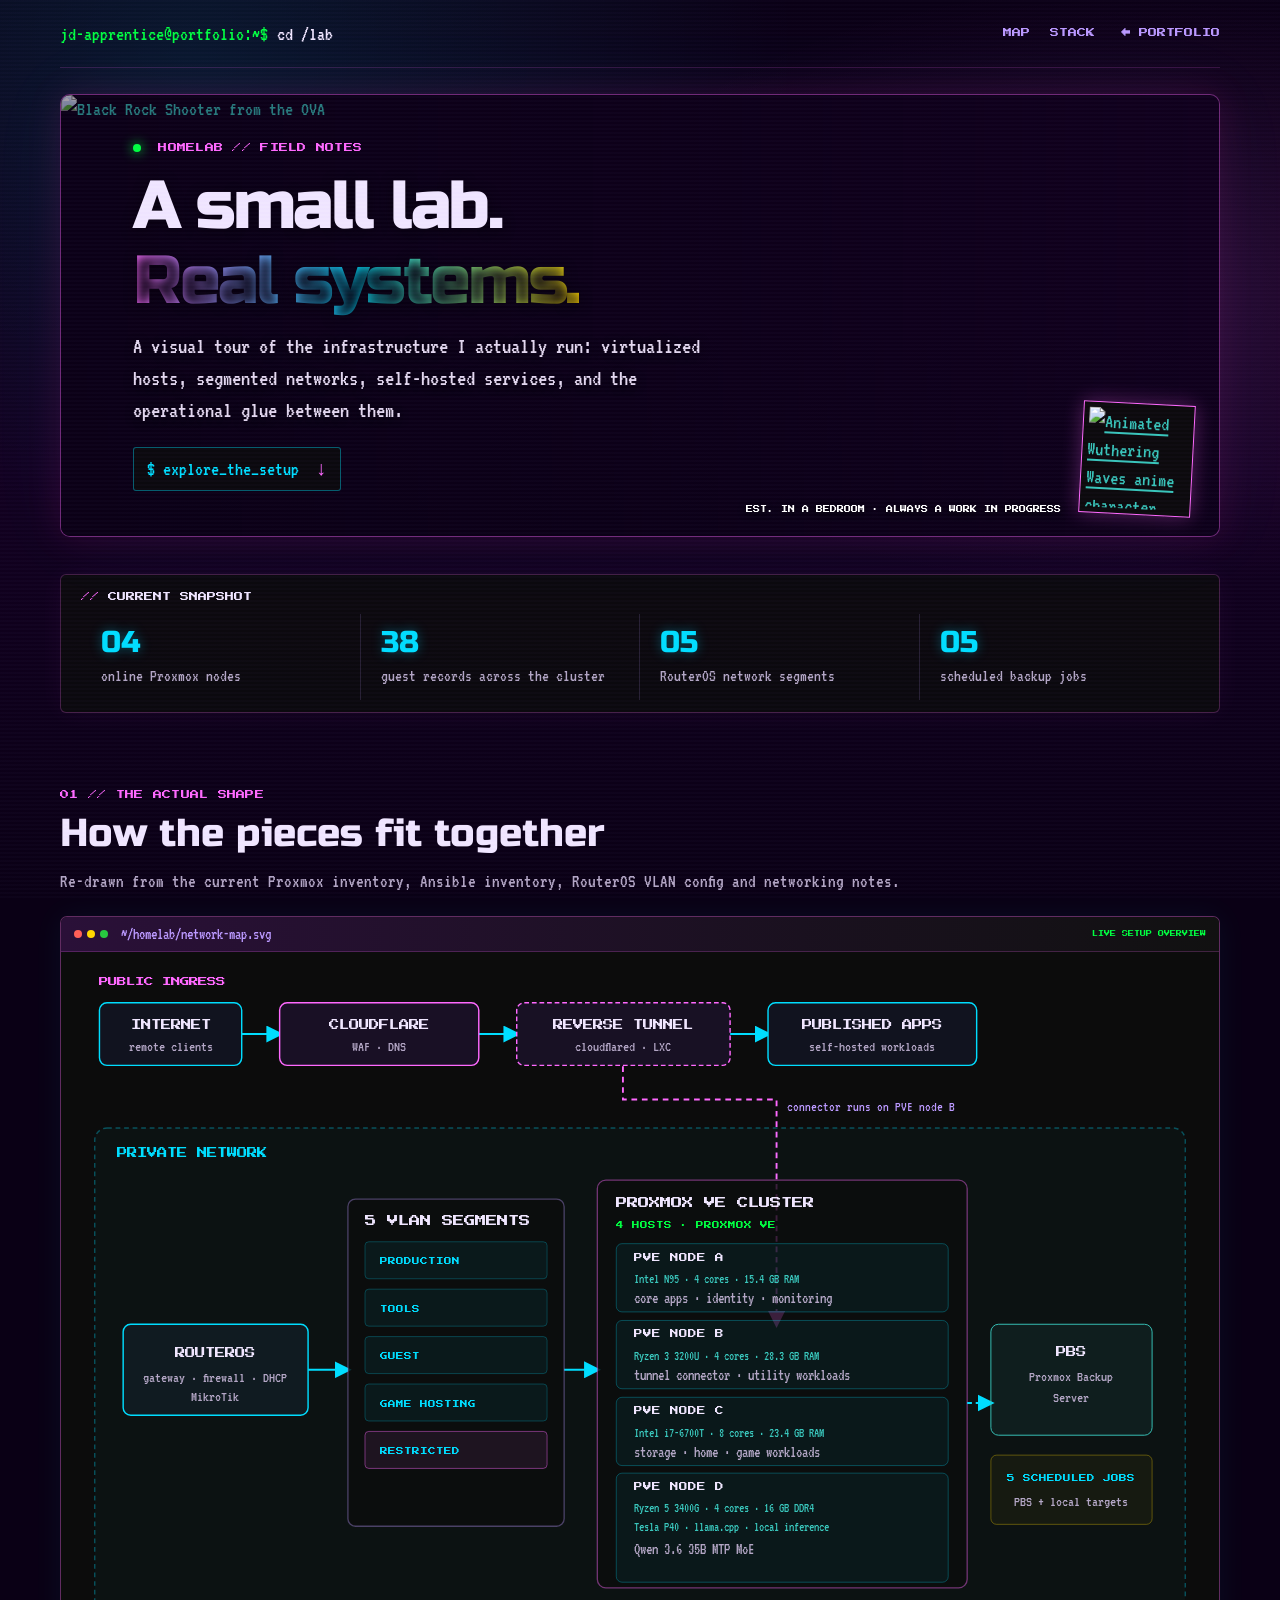
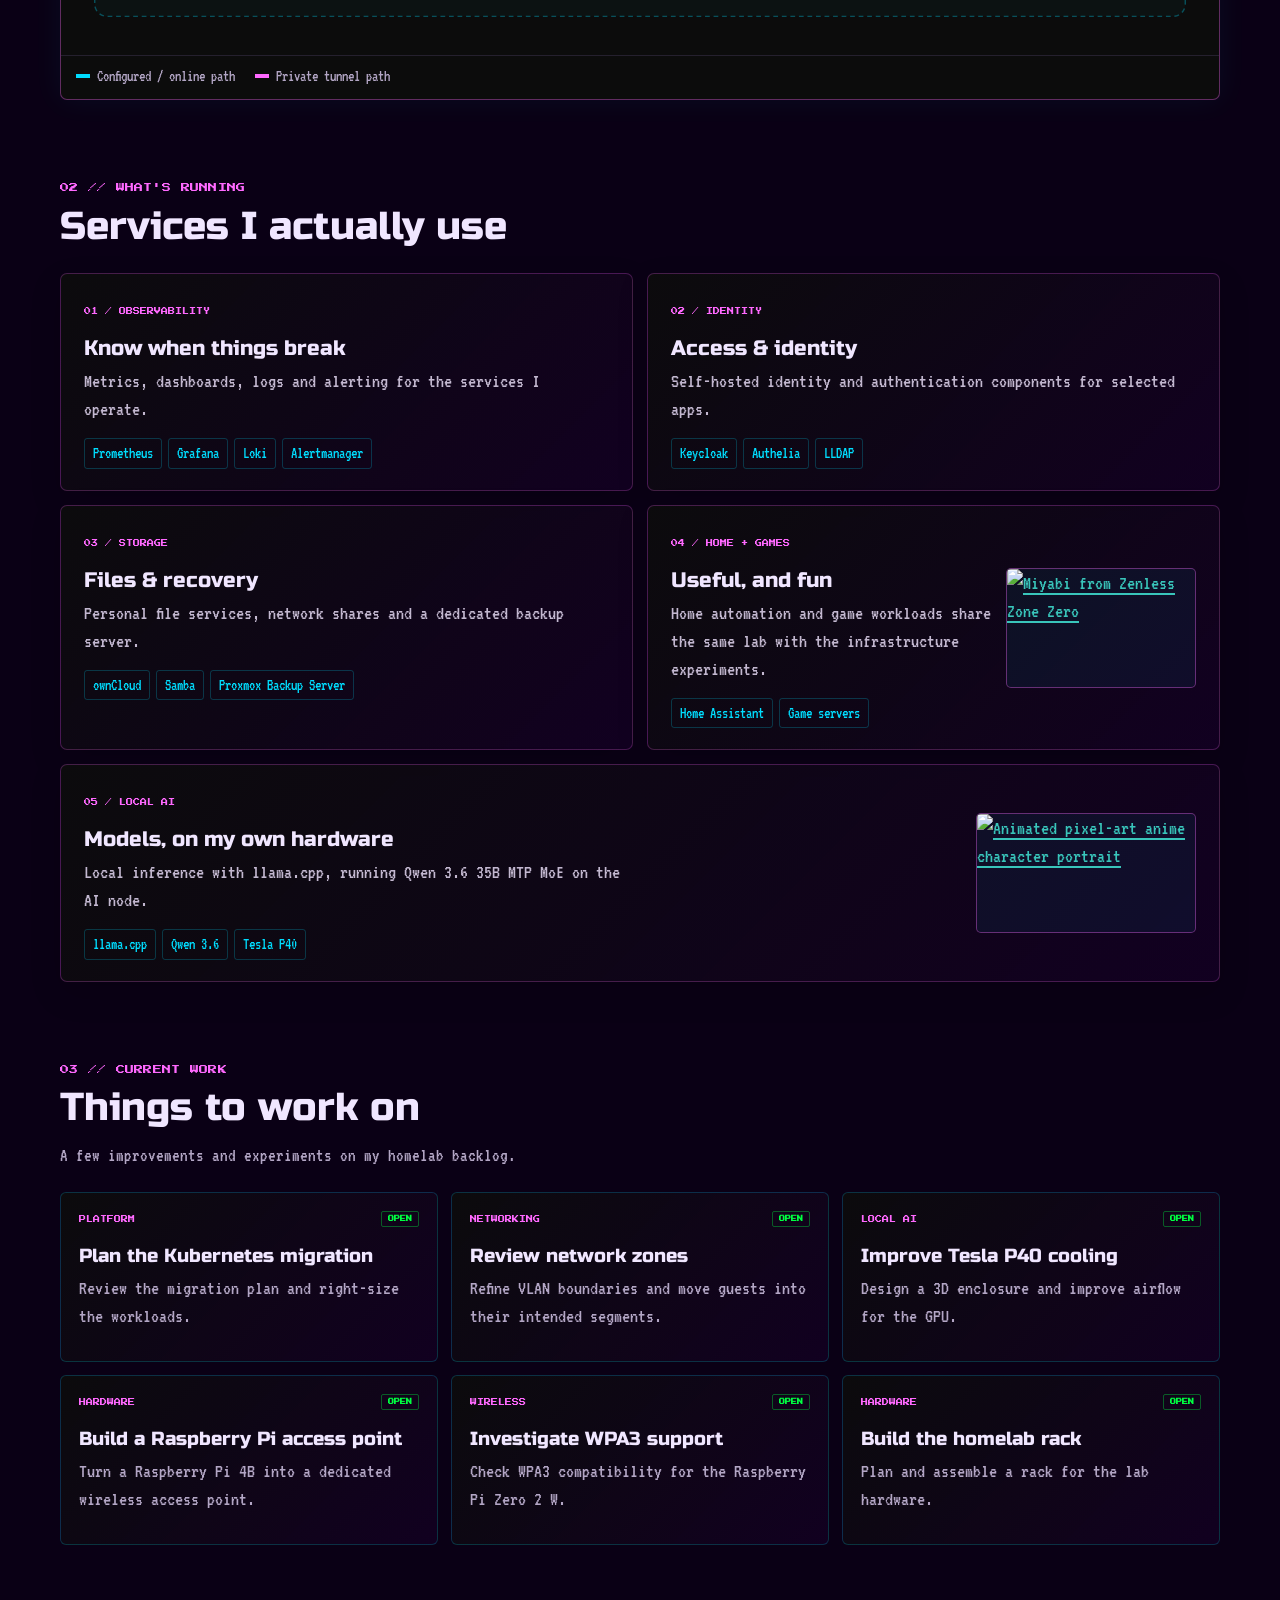
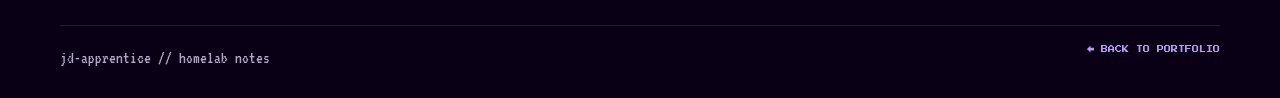
==== lab/index.html @ c7b75146 "Add homelab section to portfolio" ====
<!doctype html>
<html lang="en">
    <head>
        <meta charset="UTF-8" />
        <meta name="viewport" content="width=device-width, initial-scale=1.0" />
        <meta
            name="description"
            content="A visual tour of jd-apprentice's homelab: Proxmox, RouterOS, self-hosted services and operations."
        />
        <meta name="theme-color" content="#0a0015" />
        <title>Homelab // jd-apprentice</title>
        <link rel="preconnect" href="https://fonts.googleapis.com" />
        <link rel="preconnect" href="https://fonts.gstatic.com" crossorigin />
        <link
            href="https://fonts.googleapis.com/css2?family=VT323&family=Russo+One&family=Press+Start+2P&display=swap"
            rel="stylesheet"
        />
        <link rel="stylesheet" href="./lab.css" />
    </head>
    <body>
        <div class="starfield" aria-hidden="true"></div>
        <header class="site-header wrap">
            <a class="wordmark" href="../" aria-label="Back to portfolio">
                <span class="prompt">jd-apprentice@portfolio:~$</span>
                <span>cd /lab</span>
            </a>
            <nav aria-label="Homelab navigation">
                <a href="#map">MAP</a>
                <a href="#stack">STACK</a>
            </nav>
            <a class="back-link" href="../">← PORTFOLIO</a>
        </header>

        <main class="wrap">
            <section class="hero" aria-labelledby="page-title">
                <div class="hero-scene">
                    <a class="hero-source" href="https://giphy.com/gifs/ova-black-rock-shooter-98dujYZyq4mOc" target="_blank" rel="noopener" aria-label="View Black Rock Shooter OVA GIF on GIPHY">
                        <img class="hero-gif loop-gif" src="https://media2.giphy.com/media/98dujYZyq4mOc/giphy.gif" alt="Black Rock Shooter from the OVA" />
                    </a>
                    <div class="scene-shade" aria-hidden="true"></div>
                    <div class="hero-copy">
                        <p class="eyebrow"><span class="status-dot"></span> HOMELAB // FIELD NOTES</p>
                        <h1 id="page-title">A small lab.<br /><span>Real systems.</span></h1>
                        <p>
                            A visual tour of the infrastructure I actually run:
                            virtualized hosts, segmented networks, self-hosted
                            services, and the operational glue between them.
                        </p>
                        <a class="scroll-cta" href="#map">$ explore_the_setup <span>↓</span></a>
                    </div>
                    <a class="anime-sticker" href="https://giphy.com/gifs/anime-happiness-happy-girl-smile-FEQltjYKsAzX2Uy9FC" target="_blank" rel="noopener" aria-label="View Wuthering Waves anime GIF on GIPHY">
                        <img class="loop-gif" src="https://media2.giphy.com/media/FEQltjYKsAzX2Uy9FC/giphy.gif" alt="Animated Wuthering Waves anime character" />
                    </a>
                    <div class="scene-label">EST. IN A BEDROOM · ALWAYS A WORK IN PROGRESS</div>
                </div>
            </section>

            <section class="snapshot" aria-label="Homelab snapshot">
                <div class="snapshot-title"><span>//</span> CURRENT SNAPSHOT</div>
                <div class="stat-grid">
                    <article class="stat-card">
                        <strong>04</strong>
                        <span>online Proxmox nodes</span>
                    </article>
                    <article class="stat-card">
                        <strong>38</strong>
                        <span>guest records across the cluster</span>
                    </article>
                    <article class="stat-card">
                        <strong>05</strong>
                        <span>RouterOS network segments</span>
                    </article>
                    <article class="stat-card">
                        <strong>05</strong>
                        <span>scheduled backup jobs</span>
                    </article>
                </div>
            </section>

            <section class="section-block" id="map" aria-labelledby="map-title">
                <div class="section-heading">
                    <div>
                        <p class="eyebrow">01 // THE ACTUAL SHAPE</p>
                        <h2 id="map-title">How the pieces fit together</h2>
                    </div>
                </div>
                <p class="section-intro">
                    Re-drawn from the current Proxmox inventory, Ansible inventory,
                    RouterOS VLAN config and networking notes.
                </p>

                <div class="map-window">
                    <div class="window-bar">
                        <span class="window-dots" aria-hidden="true"><i></i><i></i><i></i></span>
                        <span>~/homelab/network-map.svg</span>
                        <span class="window-status">LIVE SETUP OVERVIEW</span>
                    </div>
                    <div class="map-scroll">
                        <svg class="network-map" viewBox="0 0 1200 720" role="img" aria-labelledby="diagram-title diagram-desc">
                            <title id="diagram-title">Homelab network map</title>
                            <desc id="diagram-desc">
                                Cloudflare edge and tunnel lead to selected services on a three-node Proxmox cluster.
                                A RouterOS gateway connects five logical network segments to the cluster. A separate
                                backup server receives scheduled backups. A fourth Proxmox node runs the local AI lab.
                            </desc>
                            <defs>
                                <marker id="arrow-cyan" markerWidth="9" markerHeight="9" refX="7" refY="4.5" orient="auto">
                                    <path d="M0,0 L9,4.5 L0,9 z" fill="#00ddff" />
                                </marker>
                                <marker id="arrow-pink" markerWidth="9" markerHeight="9" refX="7" refY="4.5" orient="auto">
                                    <path d="M0,0 L9,4.5 L0,9 z" fill="#ff69ff" />
                                </marker>
                            </defs>

                            <!-- Public ingress path -->
                            <text class="map-kicker" x="30" y="25">PUBLIC INGRESS</text>
                            <path class="flow-line" d="M180 76 H220" marker-end="url(#arrow-cyan)" />
                            <path class="flow-line" d="M430 76 H470" marker-end="url(#arrow-cyan)" />
                            <path class="flow-line" d="M695 76 H735" marker-end="url(#arrow-cyan)" />
                            <rect class="node node-public" x="30" y="43" width="150" height="66" rx="8" />
                            <text class="node-title" x="105" y="72" text-anchor="middle">INTERNET</text>
                            <text class="node-sub" x="105" y="94" text-anchor="middle">remote clients</text>
                            <rect class="node node-edge" x="220" y="43" width="210" height="66" rx="8" />
                            <text class="node-title" x="325" y="72" text-anchor="middle">CLOUDFLARE</text>
                            <text class="node-sub" x="325" y="94" text-anchor="middle">WAF · DNS</text>
                            <rect class="node node-tunnel" x="470" y="43" width="225" height="66" rx="8" />
                            <text class="node-title" x="582" y="72" text-anchor="middle">REVERSE TUNNEL</text>
                            <text class="node-sub" x="582" y="94" text-anchor="middle">cloudflared · LXC</text>
                            <rect class="node node-public" x="735" y="43" width="220" height="66" rx="8" />
                            <text class="node-title" x="845" y="72" text-anchor="middle">PUBLISHED APPS</text>
                            <text class="node-sub" x="845" y="94" text-anchor="middle">self-hosted workloads</text>
                            <path class="tunnel-link" d="M582 110 V145 H744 V382" marker-end="url(#arrow-pink)" />
                            <text class="map-note" x="755" y="157">connector runs on PVE node B</text>

                            <!-- Private / home network boundary -->
                            <rect class="network-boundary" x="25" y="175" width="1150" height="515" rx="13" />
                            <text class="boundary-title" x="48" y="207">PRIVATE NETWORK</text>

                            <!-- Router and VLANs -->
                            <path class="flow-line" d="M250 430 H292" marker-end="url(#arrow-cyan)" />
                            <path class="flow-line" d="M520 430 H555" marker-end="url(#arrow-cyan)" />
                            <rect class="node node-router" x="55" y="382" width="195" height="96" rx="8" />
                            <text class="node-title" x="152" y="418" text-anchor="middle">ROUTEROS</text>
                            <text class="node-sub" x="152" y="443" text-anchor="middle">gateway · firewall · DHCP</text>
                            <text class="node-sub" x="152" y="463" text-anchor="middle">MikroTik</text>

                            <rect class="group-box" x="292" y="250" width="228" height="345" rx="8" />
                            <text class="group-title" x="310" y="279">5 VLAN SEGMENTS</text>
                            <rect class="vlan" x="310" y="295" width="192" height="39" rx="4" />
                            <text class="vlan-label" x="326" y="320">PRODUCTION</text>
                            <rect class="vlan" x="310" y="345" width="192" height="39" rx="4" />
                            <text class="vlan-label" x="326" y="370">TOOLS</text>
                            <rect class="vlan" x="310" y="395" width="192" height="39" rx="4" />
                            <text class="vlan-label" x="326" y="420">GUEST</text>
                            <rect class="vlan" x="310" y="445" width="192" height="39" rx="4" />
                            <text class="vlan-label" x="326" y="470">GAME HOSTING</text>
                            <rect class="vlan vlan-restricted" x="310" y="495" width="192" height="39" rx="4" />
                            <text class="vlan-label" x="326" y="520">RESTRICTED</text>
                            <!-- Proxmox cluster and role-level placement -->
                            <rect class="group-box cluster-box" x="555" y="230" width="390" height="430" rx="9" />
                            <text class="group-title" x="575" y="260">PROXMOX VE CLUSTER</text>
                            <text class="cluster-count" x="575" y="282">4 HOSTS · PROXMOX VE</text>
                            <rect class="host-card" x="575" y="297" width="350" height="72" rx="6" />
                            <text class="host-name" x="594" y="316">PVE NODE A</text>
                            <text class="host-spec" x="594" y="339">Intel N95 · 4 cores · 15.4 GB RAM</text>
                            <text class="host-role" x="594" y="360">core apps · identity · monitoring</text>
                            <rect class="host-card" x="575" y="378" width="350" height="72" rx="6" />
                            <text class="host-name" x="594" y="397">PVE NODE B</text>
                            <text class="host-spec" x="594" y="420">Ryzen 3 3200U · 4 cores · 28.3 GB RAM</text>
                            <text class="host-role" x="594" y="441">tunnel connector · utility workloads</text>
                            <rect class="host-card" x="575" y="459" width="350" height="72" rx="6" />
                            <text class="host-name" x="594" y="478">PVE NODE C</text>
                            <text class="host-spec" x="594" y="501">Intel i7-6700T · 8 cores · 23.4 GB RAM</text>
                            <text class="host-role" x="594" y="522">storage · home · game workloads</text>
                            <rect class="host-card" x="575" y="539" width="350" height="115" rx="6" />
                            <text class="host-name" x="594" y="558">PVE NODE D</text>
                            <text class="host-spec" x="594" y="580">Ryzen 5 3400G · 4 cores · 16 GB DDR4</text>
                            <text class="host-spec" x="594" y="600">Tesla P40 · llama.cpp · local inference</text>
                            <text class="host-role" x="594" y="624">Qwen 3.6 35B MTP MoE</text>

                            <!-- Backup path -->
                            <path class="backup-line" d="M945 465 H970" marker-end="url(#arrow-cyan)" />
                            <rect class="backup-card" x="970" y="382" width="170" height="117" rx="8" />
                            <text class="node-title" x="1055" y="416" text-anchor="middle">PBS</text>
                            <text class="node-sub" x="1055" y="442" text-anchor="middle">Proxmox Backup</text>
                            <text class="node-sub" x="1055" y="464" text-anchor="middle">Server</text>
                            <rect class="backup-jobs" x="970" y="520" width="170" height="73" rx="6" />
                            <text class="vlan-label" x="1055" y="548" text-anchor="middle">5 SCHEDULED JOBS</text>
                            <text class="node-sub" x="1055" y="574" text-anchor="middle">PBS + local targets</text>
                        </svg>
                    </div>
                    <div class="map-legend">
                        <span><i class="legend-cyan"></i>Configured / online path</span>
                        <span><i class="legend-pink"></i>Private tunnel path</span>
                    </div>
                </div>
            </section>

            <section class="section-block" id="stack" aria-labelledby="stack-title">
                <div class="section-heading">
                    <div>
                        <p class="eyebrow">02 // WHAT'S RUNNING</p>
                        <h2 id="stack-title">Services I actually use</h2>
                    </div>
                </div>
                <div class="service-grid">
                    <article class="service-card">
                        <span class="card-index">01 / OBSERVABILITY</span>
                        <h3>Know when things break</h3>
                        <p>Metrics, dashboards, logs and alerting for the services I operate.</p>
                        <div class="tech-tags"><span>Prometheus</span><span>Grafana</span><span>Loki</span><span>Alertmanager</span></div>
                    </article>
                    <article class="service-card">
                        <span class="card-index">02 / IDENTITY</span>
                        <h3>Access &amp; identity</h3>
                        <p>Self-hosted identity and authentication components for selected apps.</p>
                        <div class="tech-tags"><span>Keycloak</span><span>Authelia</span><span>LLDAP</span></div>
                    </article>
                    <article class="service-card">
                        <span class="card-index">03 / STORAGE</span>
                        <h3>Files &amp; recovery</h3>
                        <p>Personal file services, network shares and a dedicated backup server.</p>
                        <div class="tech-tags"><span>ownCloud</span><span>Samba</span><span>Proxmox Backup Server</span></div>
                    </article>
                    <article class="service-card game-card">
                        <div>
                            <span class="card-index">04 / HOME + GAMES</span>
                            <h3>Useful, and fun</h3>
                            <p>Home automation and game workloads share the same lab with the infrastructure experiments.</p>
                            <div class="tech-tags"><span>Home Assistant</span><span>Game servers</span></div>
                        </div>
                        <a class="game-art-frame" href="https://giphy.com/gifs/miyabi-zenless-zone-zero-aA2ttMzNeSETwRU6Cr" target="_blank" rel="noopener" aria-label="View Miyabi from Zenless Zone Zero on GIPHY">
                            <img class="loop-gif" src="https://media3.giphy.com/media/aA2ttMzNeSETwRU6Cr/giphy.gif" alt="Miyabi from Zenless Zone Zero" />
                        </a>
                    </article>
                    <article class="service-card game-card ai-card">
                        <div>
                            <span class="card-index">05 / LOCAL AI</span>
                            <h3>Models, on my own hardware</h3>
                            <p>Local inference with llama.cpp, running Qwen 3.6 35B MTP MoE on the AI node.</p>
                            <div class="tech-tags"><span>llama.cpp</span><span>Qwen 3.6</span><span>Tesla P40</span></div>
                        </div>
                        <a class="ai-art-frame" href="https://giphy.com/gifs/anime-pixel-kawaii-CWeTmIl86KpMPyyqtK" target="_blank" rel="noopener" aria-label="View anime pixel-art GIF on GIPHY">
                            <img class="loop-gif" src="https://media3.giphy.com/media/CWeTmIl86KpMPyyqtK/giphy.gif" alt="Animated pixel-art anime character portrait" />
                        </a>
                    </article>
                </div>
            </section>

            <section class="section-block progress" aria-labelledby="progress-title">
                <div class="section-heading">
                    <div>
                        <p class="eyebrow">03 // CURRENT WORK</p>
                        <h2 id="progress-title">Things to work on</h2>
                    </div>
                    </div>
                <p class="section-intro">A few improvements and experiments on my homelab backlog.</p>
                <div class="issue-grid">
                    <article class="issue-card">
                        <div class="issue-meta"><span>PLATFORM</span><b>OPEN</b></div>
                        <h3>Plan the Kubernetes migration</h3>
                        <p>Review the migration plan and right-size the workloads.</p>
                    </article>
                    <article class="issue-card">
                        <div class="issue-meta"><span>NETWORKING</span><b>OPEN</b></div>
                        <h3>Review network zones</h3>
                        <p>Refine VLAN boundaries and move guests into their intended segments.</p>
                    </article>
                    <article class="issue-card">
                        <div class="issue-meta"><span>LOCAL AI</span><b>OPEN</b></div>
                        <h3>Improve Tesla P40 cooling</h3>
                        <p>Design a 3D enclosure and improve airflow for the GPU.</p>
                    </article>
                    <article class="issue-card">
                        <div class="issue-meta"><span>HARDWARE</span><b>OPEN</b></div>
                        <h3>Build a Raspberry Pi access point</h3>
                        <p>Turn a Raspberry Pi 4B into a dedicated wireless access point.</p>
                    </article>
                    <article class="issue-card">
                        <div class="issue-meta"><span>WIRELESS</span><b>OPEN</b></div>
                        <h3>Investigate WPA3 support</h3>
                        <p>Check WPA3 compatibility for the Raspberry Pi Zero 2 W.</p>
                    </article>
                    <article class="issue-card">
                        <div class="issue-meta"><span>HARDWARE</span><b>OPEN</b></div>
                        <h3>Build the homelab rack</h3>
                        <p>Plan and assemble a rack for the lab hardware.</p>
                    </article>
                </div>
            </section>

        </main>

        <footer class="wrap site-footer">
            <span>jd-apprentice // homelab notes</span>
            <a href="../">← BACK TO PORTFOLIO</a>
        </footer>
    </body>
</html>
---- lab/lab.css ----
:root {
    color-scheme: dark;
    --bg: #0a0015;
    --term: #0c0c0c;
    --cyan: #00ddff;
    --pink: #ff69ff;
    --teal: #39c5bb;
    --gold: #ffd700;
    --purple: #bb99ff;
    --green: #00ff41;
    --light: #f0e6ff;
    --muted: #b3a6c5;
    --line: rgba(255, 105, 255, .23);
    --body: "VT323", "Courier New", monospace;
    --display: "Russo One", sans-serif;
    --pixel: "Press Start 2P", monospace;
}

* { box-sizing: border-box; }
html { scroll-behavior: smooth; }
body {
    min-height: 100vh;
    margin: 0;
    overflow-x: hidden;
    background: var(--bg);
    color: var(--cyan);
    font: 20px/1.4 var(--body);
}
body::after {
    position: fixed;
    z-index: 10;
    inset: 0;
    background: repeating-linear-gradient(0deg, transparent 0 2px, rgba(187, 153, 255, .025) 2px 4px);
    content: "";
    pointer-events: none;
}
a { color: var(--teal); text-underline-offset: 4px; }
a:hover { color: var(--cyan); }
.starfield {
    position: fixed;
    z-index: -1;
    inset: 0;
    background:
        radial-gradient(ellipse at 15% 5%, rgba(0, 221, 255, .1), transparent 38rem),
        radial-gradient(ellipse at 88% 32%, rgba(255, 105, 255, .11), transparent 35rem),
        linear-gradient(180deg, #0a0015, #120020 52%, #0a0015);
}
.wrap { width: min(100% - 36px, 1160px); margin-inline: auto; }
.site-header {
    min-height: 68px;
    display: flex;
    align-items: center;
    gap: 26px;
    border-bottom: 1px solid rgba(255, 105, 255, .17);
}
.wordmark { display: flex; gap: 9px; color: var(--light); text-decoration: none; white-space: nowrap; }
.wordmark .prompt { color: var(--green); }
.site-header nav { display: flex; gap: 20px; margin-left: auto; }
.site-header nav a, .back-link { color: var(--purple); font-family: var(--pixel); font-size: 9px; text-decoration: none; }
.site-header nav a:hover, .back-link:hover { color: var(--cyan); }
.back-link { white-space: nowrap; }

.hero { padding: 26px 0 37px; }
.hero-scene {
    position: relative;
    min-height: 400px;
    overflow: hidden;
    display: flex;
    align-items: center;
    border: 1px solid rgba(255, 105, 255, .4);
    border-radius: 10px;
    background: #11001e;
    box-shadow: 0 0 35px rgba(255, 20, 147, .12), 0 0 80px rgba(0, 221, 255, .06);
}
.hero-source { position: absolute; z-index: 1; inset: 0; display: block; }
.hero-gif { position: absolute; inset: 0; display: block; width: 100%; height: 100%; object-fit: cover; object-position: center 40%; opacity: .62; }
.scene-shade { position: absolute; z-index: 0; inset: 0; background: linear-gradient(90deg, rgba(10, 0, 21, .82) 0%, rgba(10, 0, 21, .6) 50%, rgba(10, 0, 21, .12) 100%), linear-gradient(0deg, rgba(10, 0, 21, .45), transparent 48%); }
.hero-copy { position: relative; z-index: 2; width: min(720px, 76%); padding: 45px clamp(24px, 6vw, 72px); }
.eyebrow { margin: 0 0 14px; color: var(--pink); font: 9px/1.7 var(--pixel); letter-spacing: .03em; }
.status-dot { display: inline-block; width: 8px; height: 8px; margin-right: 8px; border-radius: 50%; background: var(--green); box-shadow: 0 0 12px var(--green); }
h1, h2, h3, p { margin-top: 0; }
h1 { margin-bottom: 12px; color: var(--light); font: clamp(38px, 6vw, 68px)/1.1 var(--display); letter-spacing: -.035em; text-shadow: 0 2px 12px #08000f; }
h1 span { color: transparent; background: linear-gradient(90deg, var(--pink), var(--cyan), var(--gold)); background-clip: text; -webkit-background-clip: text; }
.hero-copy > p:not(.eyebrow) { max-width: 570px; margin-bottom: 20px; color: #e3d8ef; font-size: 23px; text-shadow: 0 2px 8px #08000f; }
.scroll-cta { display: inline-block; padding: 7px 13px; border: 1px solid rgba(0, 221, 255, .4); border-radius: 3px; background: rgba(12, 12, 12, .76); color: var(--cyan); text-decoration: none; }
.scroll-cta span { padding-left: 8px; color: var(--pink); }
.anime-sticker { position: absolute; z-index: 3; right: 26px; bottom: 21px; display: block; width: 112px; height: 112px; overflow: hidden; padding: 5px; border: 1px solid var(--pink); background: rgba(12, 12, 12, .88); box-shadow: 0 0 20px rgba(255, 105, 255, .3); transform: rotate(3deg); }
.anime-sticker img { display: block; width: 100%; height: 100%; object-fit: cover; }
.scene-label { position: absolute; z-index: 2; right: 158px; bottom: 23px; color: #fff; font: 7px var(--pixel); text-shadow: 0 2px 7px #000; }

.snapshot { margin: 0 0 74px; padding: 17px 20px 12px; border: 1px solid var(--line); border-radius: 6px; background: rgba(12, 12, 12, .8); box-shadow: 0 0 30px rgba(255, 105, 255, .05); }
.snapshot-title { margin-bottom: 13px; color: var(--light); font: 9px var(--pixel); }
.snapshot-title span { color: var(--pink); }
.snapshot-title small { margin-left: 9px; color: var(--muted); font: 8px var(--pixel); }
.stat-grid { display: grid; grid-template-columns: repeat(4, 1fr); }
.stat-card { min-height: 86px; display: flex; flex-direction: column; justify-content: center; padding: 4px 20px; border-right: 1px solid rgba(187, 153, 255, .16); }
.stat-card:last-child { border-right: 0; }
.stat-card strong { color: var(--cyan); font: 30px/1 var(--display); text-shadow: 0 0 12px rgba(0, 221, 255, .35); }
.stat-card span { margin-top: 7px; color: var(--muted); font-size: 17px; }
.snapshot-footnote { margin: 8px 0 0; color: #988ca8; font-size: 15px; }

.section-block { margin-bottom: 80px; scroll-margin-top: 25px; }
.section-heading { display: flex; align-items: end; justify-content: space-between; gap: 20px; margin-bottom: 11px; }
.section-heading .eyebrow { margin-bottom: 8px; }
h2 { margin-bottom: 0; color: var(--light); font: clamp(27px, 4vw, 39px)/1.2 var(--display); }
.section-mark { color: var(--gold); font: 7px var(--pixel); }
.section-intro { max-width: 850px; margin-bottom: 21px; color: var(--muted); font-size: 19px; }
.map-window { overflow: hidden; border: 1px solid rgba(255, 105, 255, .35); border-radius: 7px; background: var(--term); box-shadow: 0 0 30px rgba(0, 221, 255, .06); }
.window-bar { min-height: 35px; display: flex; align-items: center; gap: 13px; padding: 0 13px; border-bottom: 1px solid rgba(255, 105, 255, .2); background: linear-gradient(90deg, #2a1038, #111); color: var(--purple); font-size: 16px; }
.window-dots { display: flex; gap: 5px; }
.window-dots i { width: 8px; height: 8px; border-radius: 50%; background: #ff5f57; }
.window-dots i:nth-child(2) { background: var(--gold); }
.window-dots i:nth-child(3) { background: #28c840; }
.window-status { margin-left: auto; color: var(--green); font: 6px var(--pixel); }
.map-scroll { overflow-x: auto; padding: 10px; scrollbar-color: rgba(255, 105, 255, .4) #111; }
.network-map { display: block; width: 100%; min-width: 920px; height: auto; }
.network-map text { font-family: var(--body); }
.map-kicker { fill: var(--pink); font: 10px var(--pixel) !important; }
.flow-line { fill: none; stroke: var(--cyan); stroke-width: 2; }
.tunnel-link { fill: none; stroke: var(--pink); stroke-width: 2; stroke-dasharray: 6 5; }
.backup-line { fill: none; stroke: var(--cyan); stroke-width: 2; stroke-dasharray: 5 4; }
.node { stroke-width: 1.5; }
.node-public { fill: #11131f; stroke: var(--cyan); }
.node-edge { fill: #191025; stroke: var(--pink); }
.node-tunnel { fill: #181124; stroke: var(--pink); stroke-dasharray: 5 3; }
.node-router { fill: #101b21; stroke: var(--cyan); }
.node-title { fill: var(--light); font: 11px var(--pixel) !important; }
.node-sub { fill: var(--muted); font-size: 16px; }
.map-note { fill: var(--purple); font-size: 15px; }
.network-boundary { fill: rgba(0, 221, 255, .025); stroke: rgba(0, 221, 255, .32); stroke-width: 1.5; stroke-dasharray: 5 4; }
.boundary-title { fill: var(--cyan); font: 11px var(--pixel) !important; }
.group-box { fill: rgba(12, 12, 12, .8); stroke: rgba(187, 153, 255, .36); stroke-width: 1.4; }
.group-title { fill: var(--light); font: 12px var(--pixel) !important; }
.cluster-box { stroke: rgba(255, 105, 255, .42); }
.cluster-count { fill: var(--green); font: 8px var(--pixel) !important; }
.vlan { fill: rgba(0, 221, 255, .06); stroke: rgba(0, 221, 255, .25); }
.vlan-restricted { fill: rgba(255, 105, 255, .08); stroke: rgba(255, 105, 255, .45); }
.vlan-label { fill: var(--cyan); font: 8px var(--pixel) !important; }
.vlan-foot { fill: var(--muted); font-size: 15px; }
.host-card { fill: rgba(0, 221, 255, .055); stroke: rgba(0, 221, 255, .3); }
.host-name { fill: var(--light); font: 9px var(--pixel) !important; }
.host-spec { fill: var(--teal); font-size: 14px; }
.host-role { fill: var(--muted); font-size: 17px; }
.backup-card { fill: rgba(57, 197, 187, .065); stroke: var(--teal); }
.backup-jobs { fill: rgba(255, 215, 0, .04); stroke: rgba(255, 215, 0, .35); }
.map-legend { display: flex; flex-wrap: wrap; gap: 20px; padding: 9px 15px 12px; border-top: 1px solid rgba(187, 153, 255, .14); color: var(--muted); font-size: 16px; }
.map-legend span { display: inline-flex; align-items: center; gap: 7px; }
.map-legend i { display: inline-block; width: 14px; height: 4px; background: var(--cyan); }
.map-legend .legend-pink { background: var(--pink); }

.service-grid { display: grid; grid-template-columns: repeat(2, 1fr); gap: 14px; margin-top: 23px; }
.service-card { min-height: 205px; padding: 21px 23px; border: 1px solid var(--line); border-radius: 7px; background: linear-gradient(135deg, rgba(12, 12, 12, .9), rgba(21, 0, 37, .74)); box-shadow: 0 12px 32px rgba(0, 0, 0, .14); }
.card-index { color: var(--pink); font: 7px var(--pixel); }
.service-card h3 { margin: 13px 0 6px; color: var(--light); font: 21px var(--display); }
.service-card p { max-width: 550px; margin-bottom: 15px; color: #c3b8d0; }
.tech-tags { display: flex; flex-wrap: wrap; gap: 6px; }
.tech-tags span { padding: 3px 8px; border: 1px solid rgba(0, 221, 255, .22); border-radius: 3px; color: var(--cyan); font-size: 16px; }
.game-card { display: grid; grid-template-columns: 1fr 190px; align-items: center; gap: 15px; }
.ai-card { grid-column: 1 / -1; }
.game-art-frame, .ai-art-frame { display: block; overflow: hidden; height: 120px; border: 1px solid rgba(255, 105, 255, .36); border-radius: 5px; background: rgba(0, 221, 255, .06); }
.game-art-frame img, .ai-art-frame img { display: block; width: 100%; height: 100%; object-fit: cover; }
.ai-card { grid-template-columns: 1fr 220px; }
.issue-grid { display: grid; grid-template-columns: repeat(3, 1fr); gap: 13px; margin-top: 23px; }
.issue-card { min-height: 170px; padding: 18px; border: 1px solid rgba(0, 221, 255, .2); border-radius: 6px; background: linear-gradient(135deg, rgba(12, 12, 12, .88), rgba(21, 0, 37, .72)); }
.issue-meta { display: flex; align-items: center; justify-content: space-between; gap: 8px; color: var(--pink); font: 7px var(--pixel); }
.issue-meta b { padding: 4px 6px; border: 1px solid rgba(0, 255, 65, .35); border-radius: 2px; color: var(--green); font-size: 6px; }
.issue-card h3 { margin: 17px 0 7px; color: var(--light); font: 19px var(--display); }
.issue-card p { margin: 0; color: var(--muted); }

.site-footer { display: flex; justify-content: space-between; gap: 16px; padding: 20px 0 28px; border-top: 1px solid rgba(255, 105, 255, .16); color: var(--muted); font-size: 17px; }
.site-footer a { color: var(--purple); font: 7px var(--pixel); text-decoration: none; }

@media (max-width: 760px) {
    .wrap { width: min(100% - 26px, 1160px); }
    .site-header { min-height: 64px; gap: 12px; }
    .wordmark { flex-direction: column; gap: 0; font-size: 16px; line-height: 1.1; }
    .site-header nav { gap: 11px; }
    .site-header nav a, .back-link { font-size: 7px; }
    .hero-scene { min-height: 365px; }
    .hero-source { inset: 0; }
    .hero-copy { width: 85%; padding: 35px 23px; }
    .hero-copy > p:not(.eyebrow) { max-width: 480px; font-size: 21px; }
    .anime-sticker { right: 14px; bottom: 14px; width: 76px; height: 76px; }
    .scene-label { right: 102px; bottom: 18px; font-size: 5px; }
    .snapshot { margin-bottom: 58px; padding: 14px; }
    .stat-grid { grid-template-columns: repeat(2, 1fr); }
    .stat-card { min-height: 76px; padding-left: 12px; }
    .stat-card:nth-child(2) { border-right: 0; }
    .stat-card:nth-child(-n+2) { border-bottom: 1px solid rgba(187, 153, 255, .16); }
    .section-heading { align-items: start; flex-direction: column; }
    .section-mark { margin-top: -4px; }
    .section-block { margin-bottom: 62px; }
    .service-grid { grid-template-columns: 1fr; }
    .issue-grid { grid-template-columns: repeat(2, 1fr); }
}
@media (max-width: 450px) {
    .site-header nav { display: none; }
    .back-link { margin-left: auto; }
    .hero-scene { min-height: 425px; align-items: flex-start; }
    .hero-source { inset: 0; }
    .scene-shade { background: linear-gradient(90deg, rgba(10, 0, 21, .9), rgba(10, 0, 21, .5)), linear-gradient(0deg, rgba(10, 0, 21, .7), transparent 65%); }
    .hero-copy { width: 100%; padding: 36px 19px; }
    h1 { font-size: 41px; }
    .hero-copy > p:not(.eyebrow) { font-size: 20px; }
    .scene-label { left: 14px; right: auto; bottom: 22px; max-width: 205px; line-height: 1.7; }
    .anime-sticker { width: 72px; height: 72px; }
    .game-card { grid-template-columns: 1fr; }
    .game-art-frame, .ai-art-frame { height: 145px; }
    .ai-card { grid-column: auto; }
    .ai-card { grid-template-columns: 1fr; }
    .issue-grid { grid-template-columns: 1fr; }
    .window-status { font-size: 5px; }
    .map-legend { gap: 8px 16px; }
    .site-footer { align-items: start; flex-direction: column; }
}
@media (prefers-reduced-motion: reduce) {
    html { scroll-behavior: auto; }
    .loop-gif { visibility: hidden; }
    *, *::before, *::after { transition-duration: .01ms !important; }
}
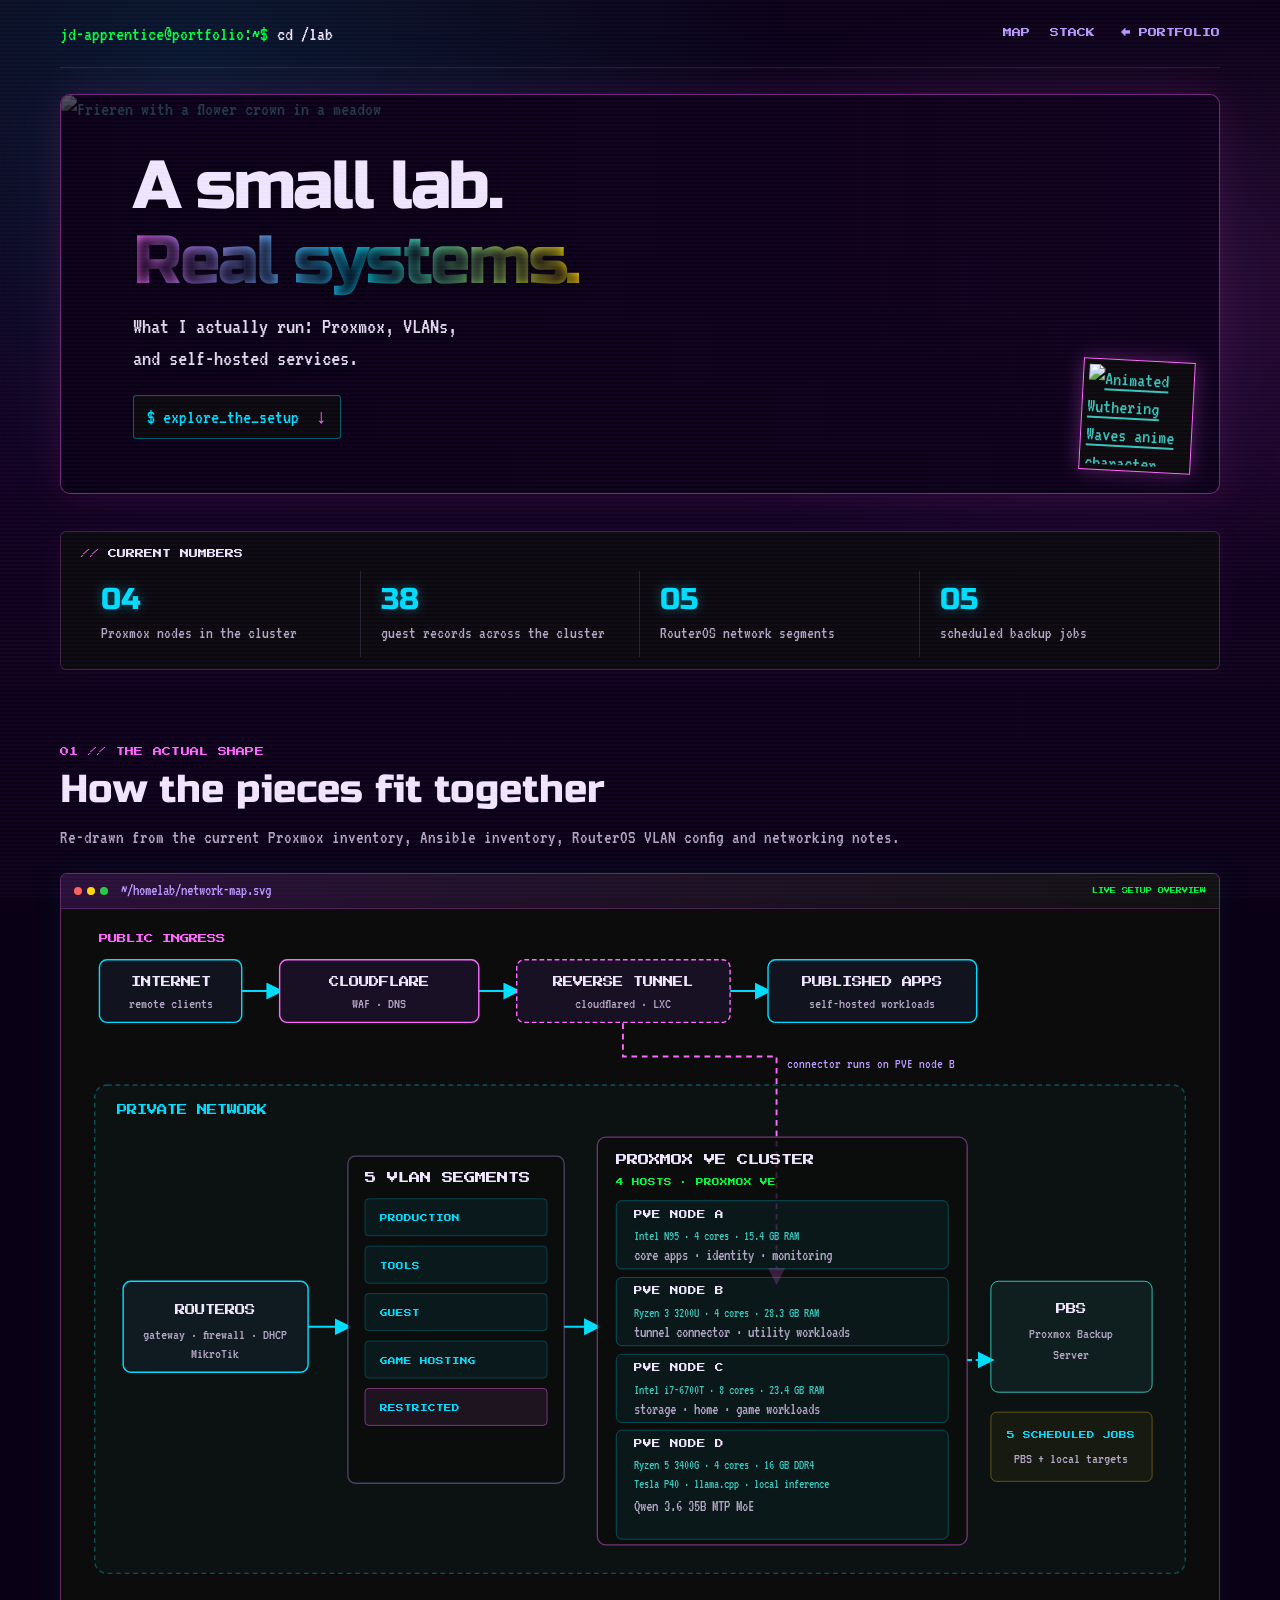
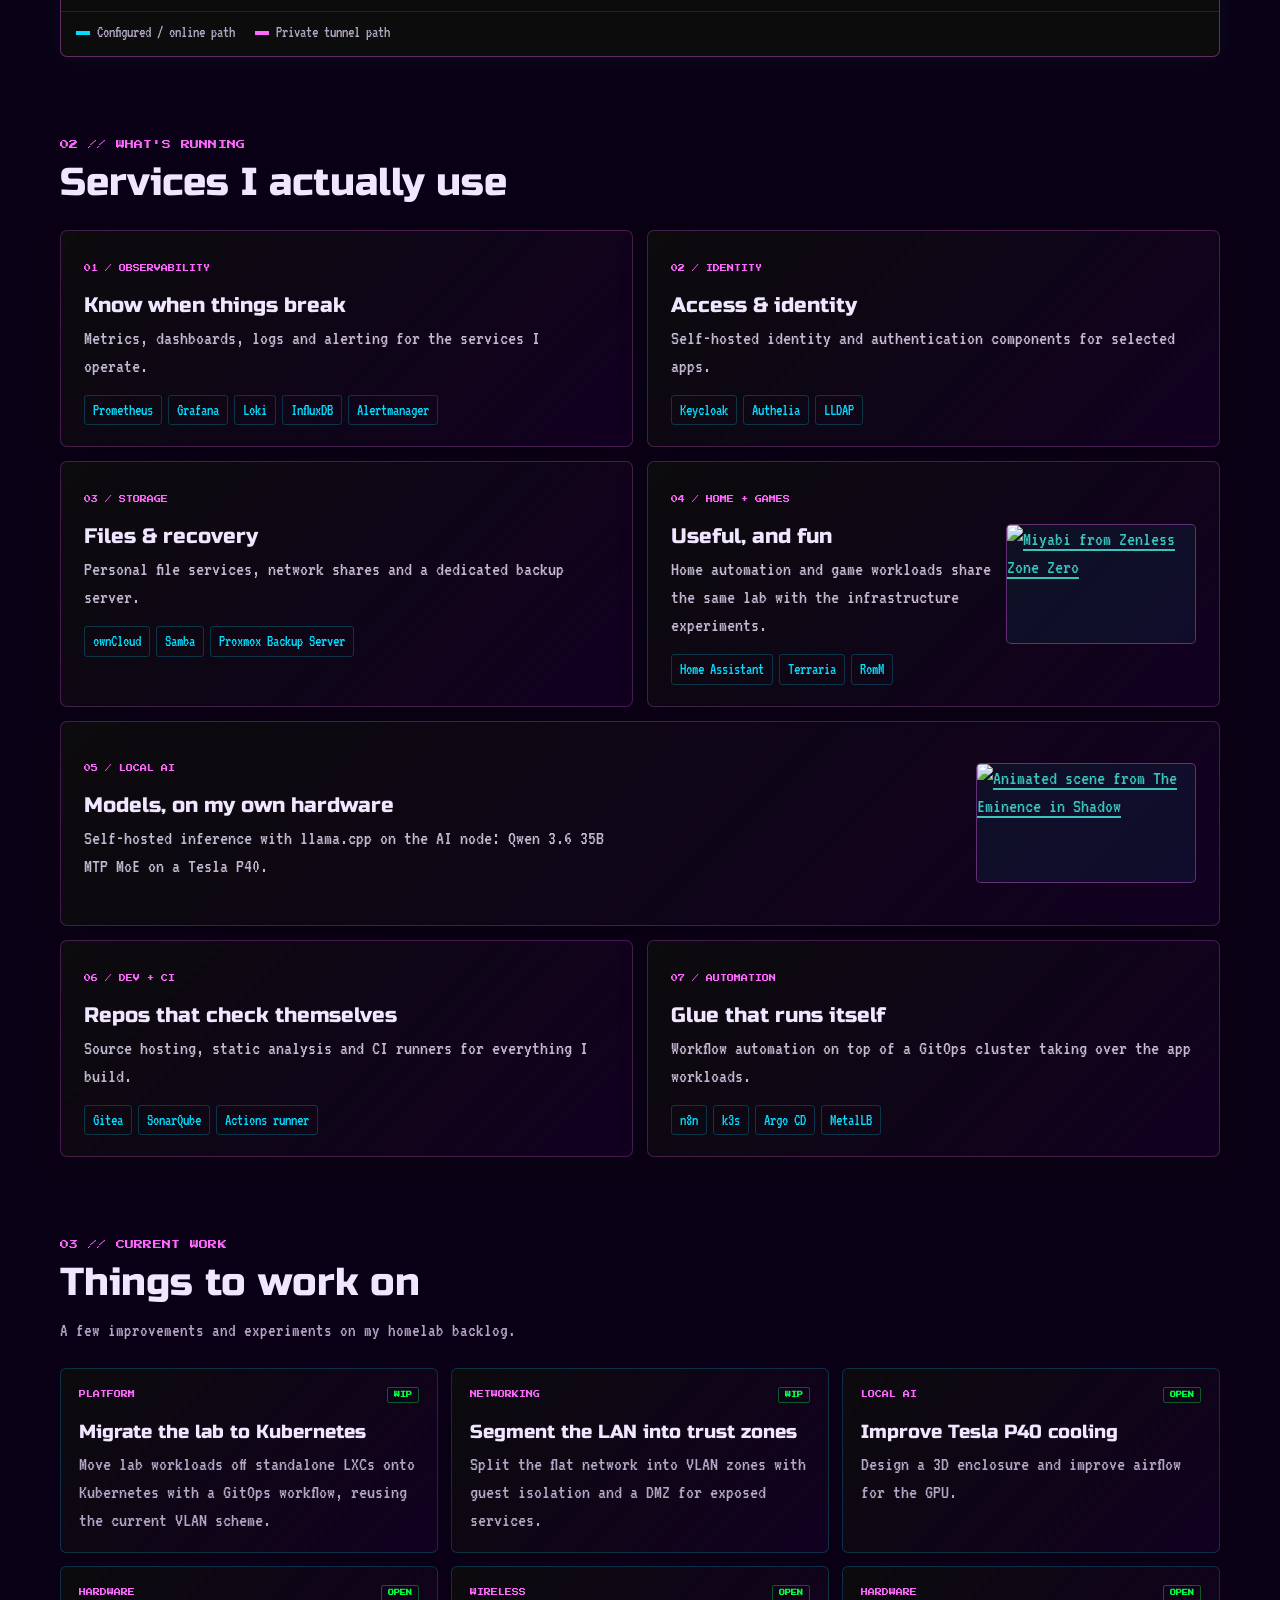
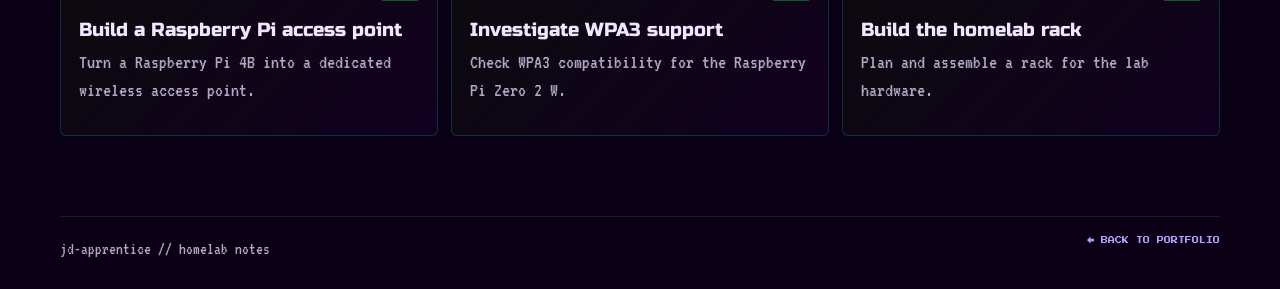
==== commit 8e5a62b2: "Refresh homelab page with real cluster data and new art - swap the NSFW Miyabi gif and the AI card a" ====
--- a/lab/index.html
+++ b/lab/index.html
@@ -34,33 +34,30 @@
         <main class="wrap">
             <section class="hero" aria-labelledby="page-title">
                 <div class="hero-scene">
-                    <a class="hero-source" href="https://giphy.com/gifs/ova-black-rock-shooter-98dujYZyq4mOc" target="_blank" rel="noopener" aria-label="View Black Rock Shooter OVA GIF on GIPHY">
-                        <img class="hero-gif loop-gif" src="https://media2.giphy.com/media/98dujYZyq4mOc/giphy.gif" alt="Black Rock Shooter from the OVA" />
+                    <a class="hero-source" href="https://giphy.com/gifs/frieren-frg898-s2-jtDEDcqMjDVODssiEs" target="_blank" rel="noopener" aria-label="View Frieren GIF on GIPHY">
+                        <img class="hero-gif loop-gif" src="https://media.giphy.com/media/jtDEDcqMjDVODssiEs/giphy.gif" alt="Frieren with a flower crown in a meadow" />
                     </a>
                     <div class="scene-shade" aria-hidden="true"></div>
                     <div class="hero-copy">
-                        <p class="eyebrow"><span class="status-dot"></span> HOMELAB // FIELD NOTES</p>
                         <h1 id="page-title">A small lab.<br /><span>Real systems.</span></h1>
                         <p>
-                            A visual tour of the infrastructure I actually run:
-                            virtualized hosts, segmented networks, self-hosted
-                            services, and the operational glue between them.
+                            What I actually run: Proxmox, VLANs,<br />
+                            and self-hosted services.
                         </p>
                         <a class="scroll-cta" href="#map">$ explore_the_setup <span>↓</span></a>
                     </div>
                     <a class="anime-sticker" href="https://giphy.com/gifs/anime-happiness-happy-girl-smile-FEQltjYKsAzX2Uy9FC" target="_blank" rel="noopener" aria-label="View Wuthering Waves anime GIF on GIPHY">
                         <img class="loop-gif" src="https://media2.giphy.com/media/FEQltjYKsAzX2Uy9FC/giphy.gif" alt="Animated Wuthering Waves anime character" />
                     </a>
-                    <div class="scene-label">EST. IN A BEDROOM · ALWAYS A WORK IN PROGRESS</div>
                 </div>
             </section>
 
             <section class="snapshot" aria-label="Homelab snapshot">
-                <div class="snapshot-title"><span>//</span> CURRENT SNAPSHOT</div>
+                <div class="snapshot-title"><span>//</span> CURRENT NUMBERS</div>
                 <div class="stat-grid">
                     <article class="stat-card">
                         <strong>04</strong>
-                        <span>online Proxmox nodes</span>
+                        <span>Proxmox nodes in the cluster</span>
                     </article>
                     <article class="stat-card">
                         <strong>38</strong>
@@ -208,7 +205,7 @@
                         <span class="card-index">01 / OBSERVABILITY</span>
                         <h3>Know when things break</h3>
                         <p>Metrics, dashboards, logs and alerting for the services I operate.</p>
-                        <div class="tech-tags"><span>Prometheus</span><span>Grafana</span><span>Loki</span><span>Alertmanager</span></div>
+                        <div class="tech-tags"><span>Prometheus</span><span>Grafana</span><span>Loki</span><span>InfluxDB</span><span>Alertmanager</span></div>
                     </article>
                     <article class="service-card">
                         <span class="card-index">02 / IDENTITY</span>
@@ -227,22 +224,33 @@
                             <span class="card-index">04 / HOME + GAMES</span>
                             <h3>Useful, and fun</h3>
                             <p>Home automation and game workloads share the same lab with the infrastructure experiments.</p>
-                            <div class="tech-tags"><span>Home Assistant</span><span>Game servers</span></div>
+                            <div class="tech-tags"><span>Home Assistant</span><span>Terraria</span><span>RomM</span></div>
                         </div>
-                        <a class="game-art-frame" href="https://giphy.com/gifs/miyabi-zenless-zone-zero-aA2ttMzNeSETwRU6Cr" target="_blank" rel="noopener" aria-label="View Miyabi from Zenless Zone Zero on GIPHY">
-                            <img class="loop-gif" src="https://media3.giphy.com/media/aA2ttMzNeSETwRU6Cr/giphy.gif" alt="Miyabi from Zenless Zone Zero" />
+                        <a class="game-art-frame" href="https://giphy.com/gifs/zzz-miyabi-hoshimi-YbIyquzS05rfCoU9fi" target="_blank" rel="noopener" aria-label="View Miyabi from Zenless Zone Zero on GIPHY">
+                            <img class="loop-gif" src="https://media.giphy.com/media/YbIyquzS05rfCoU9fi/200w.gif" alt="Miyabi from Zenless Zone Zero" />
                         </a>
                     </article>
                     <article class="service-card game-card ai-card">
                         <div>
                             <span class="card-index">05 / LOCAL AI</span>
                             <h3>Models, on my own hardware</h3>
-                            <p>Local inference with llama.cpp, running Qwen 3.6 35B MTP MoE on the AI node.</p>
-                            <div class="tech-tags"><span>llama.cpp</span><span>Qwen 3.6</span><span>Tesla P40</span></div>
+                            <p>Self-hosted inference with llama.cpp on the AI node: Qwen 3.6 35B MTP MoE on a Tesla P40.</p>
                         </div>
-                        <a class="ai-art-frame" href="https://giphy.com/gifs/anime-pixel-kawaii-CWeTmIl86KpMPyyqtK" target="_blank" rel="noopener" aria-label="View anime pixel-art GIF on GIPHY">
-                            <img class="loop-gif" src="https://media3.giphy.com/media/CWeTmIl86KpMPyyqtK/giphy.gif" alt="Animated pixel-art anime character portrait" />
+                        <a class="ai-art-frame" href="https://giphy.com/gifs/HIDIVE-hidive-theeminenceinshadow-eminenceinshadow-PzMHYQJnuKbenMrXu9" target="_blank" rel="noopener" aria-label="View The Eminence in Shadow GIF on GIPHY">
+                            <img class="loop-gif" src="https://media.giphy.com/media/PzMHYQJnuKbenMrXu9/200w.gif" alt="Animated scene from The Eminence in Shadow" />
                         </a>
+                    </article>
+                    <article class="service-card">
+                        <span class="card-index">06 / DEV + CI</span>
+                        <h3>Repos that check themselves</h3>
+                        <p>Source hosting, static analysis and CI runners for everything I build.</p>
+                        <div class="tech-tags"><span>Gitea</span><span>SonarQube</span><span>Actions runner</span></div>
+                    </article>
+                    <article class="service-card">
+                        <span class="card-index">07 / AUTOMATION</span>
+                        <h3>Glue that runs itself</h3>
+                        <p>Workflow automation on top of a GitOps cluster taking over the app workloads.</p>
+                        <div class="tech-tags"><span>n8n</span><span>k3s</span><span>Argo CD</span><span>MetalLB</span></div>
                     </article>
                 </div>
             </section>
@@ -257,14 +265,14 @@
                 <p class="section-intro">A few improvements and experiments on my homelab backlog.</p>
                 <div class="issue-grid">
                     <article class="issue-card">
-                        <div class="issue-meta"><span>PLATFORM</span><b>OPEN</b></div>
-                        <h3>Plan the Kubernetes migration</h3>
-                        <p>Review the migration plan and right-size the workloads.</p>
-                    </article>
-                    <article class="issue-card">
-                        <div class="issue-meta"><span>NETWORKING</span><b>OPEN</b></div>
-                        <h3>Review network zones</h3>
-                        <p>Refine VLAN boundaries and move guests into their intended segments.</p>
+                        <div class="issue-meta"><span>PLATFORM</span><b>WIP</b></div>
+                        <h3>Migrate the lab to Kubernetes</h3>
+                        <p>Move lab workloads off standalone LXCs onto Kubernetes with a GitOps workflow, reusing the current VLAN scheme.</p>
+                    </article>
+                    <article class="issue-card">
+                        <div class="issue-meta"><span>NETWORKING</span><b>WIP</b></div>
+                        <h3>Segment the LAN into trust zones</h3>
+                        <p>Split the flat network into VLAN zones with guest isolation and a DMZ for exposed services.</p>
                     </article>
                     <article class="issue-card">
                         <div class="issue-meta"><span>LOCAL AI</span><b>OPEN</b></div>
--- a/lab/lab.css
+++ b/lab/lab.css
@@ -30,7 +30,7 @@
     position: fixed;
     z-index: 10;
     inset: 0;
-    background: repeating-linear-gradient(0deg, transparent 0 2px, rgba(187, 153, 255, .025) 2px 4px);
+    background: repeating-linear-gradient(0deg, transparent 0 2px, rgba(187, 153, 255, .03) 2px 4px);
     content: "";
     pointer-events: none;
 }
@@ -73,11 +73,10 @@
     box-shadow: 0 0 35px rgba(255, 20, 147, .12), 0 0 80px rgba(0, 221, 255, .06);
 }
 .hero-source { position: absolute; z-index: 1; inset: 0; display: block; }
-.hero-gif { position: absolute; inset: 0; display: block; width: 100%; height: 100%; object-fit: cover; object-position: center 40%; opacity: .62; }
+.hero-gif { position: absolute; inset: 0; display: block; width: 100%; height: 100%; object-fit: cover; object-position: center 40%; opacity: .3; filter: saturate(.7); }
 .scene-shade { position: absolute; z-index: 0; inset: 0; background: linear-gradient(90deg, rgba(10, 0, 21, .82) 0%, rgba(10, 0, 21, .6) 50%, rgba(10, 0, 21, .12) 100%), linear-gradient(0deg, rgba(10, 0, 21, .45), transparent 48%); }
 .hero-copy { position: relative; z-index: 2; width: min(720px, 76%); padding: 45px clamp(24px, 6vw, 72px); }
 .eyebrow { margin: 0 0 14px; color: var(--pink); font: 9px/1.7 var(--pixel); letter-spacing: .03em; }
-.status-dot { display: inline-block; width: 8px; height: 8px; margin-right: 8px; border-radius: 50%; background: var(--green); box-shadow: 0 0 12px var(--green); }
 h1, h2, h3, p { margin-top: 0; }
 h1 { margin-bottom: 12px; color: var(--light); font: clamp(38px, 6vw, 68px)/1.1 var(--display); letter-spacing: -.035em; text-shadow: 0 2px 12px #08000f; }
 h1 span { color: transparent; background: linear-gradient(90deg, var(--pink), var(--cyan), var(--gold)); background-clip: text; -webkit-background-clip: text; }
@@ -86,7 +85,6 @@
 .scroll-cta span { padding-left: 8px; color: var(--pink); }
 .anime-sticker { position: absolute; z-index: 3; right: 26px; bottom: 21px; display: block; width: 112px; height: 112px; overflow: hidden; padding: 5px; border: 1px solid var(--pink); background: rgba(12, 12, 12, .88); box-shadow: 0 0 20px rgba(255, 105, 255, .3); transform: rotate(3deg); }
 .anime-sticker img { display: block; width: 100%; height: 100%; object-fit: cover; }
-.scene-label { position: absolute; z-index: 2; right: 158px; bottom: 23px; color: #fff; font: 7px var(--pixel); text-shadow: 0 2px 7px #000; }
 
 .snapshot { margin: 0 0 74px; padding: 17px 20px 12px; border: 1px solid var(--line); border-radius: 6px; background: rgba(12, 12, 12, .8); box-shadow: 0 0 30px rgba(255, 105, 255, .05); }
 .snapshot-title { margin-bottom: 13px; color: var(--light); font: 9px var(--pixel); }
@@ -202,7 +200,6 @@
     .hero-copy { width: 100%; padding: 36px 19px; }
     h1 { font-size: 41px; }
     .hero-copy > p:not(.eyebrow) { font-size: 20px; }
-    .scene-label { left: 14px; right: auto; bottom: 22px; max-width: 205px; line-height: 1.7; }
     .anime-sticker { width: 72px; height: 72px; }
     .game-card { grid-template-columns: 1fr; }
     .game-art-frame, .ai-art-frame { height: 145px; }
